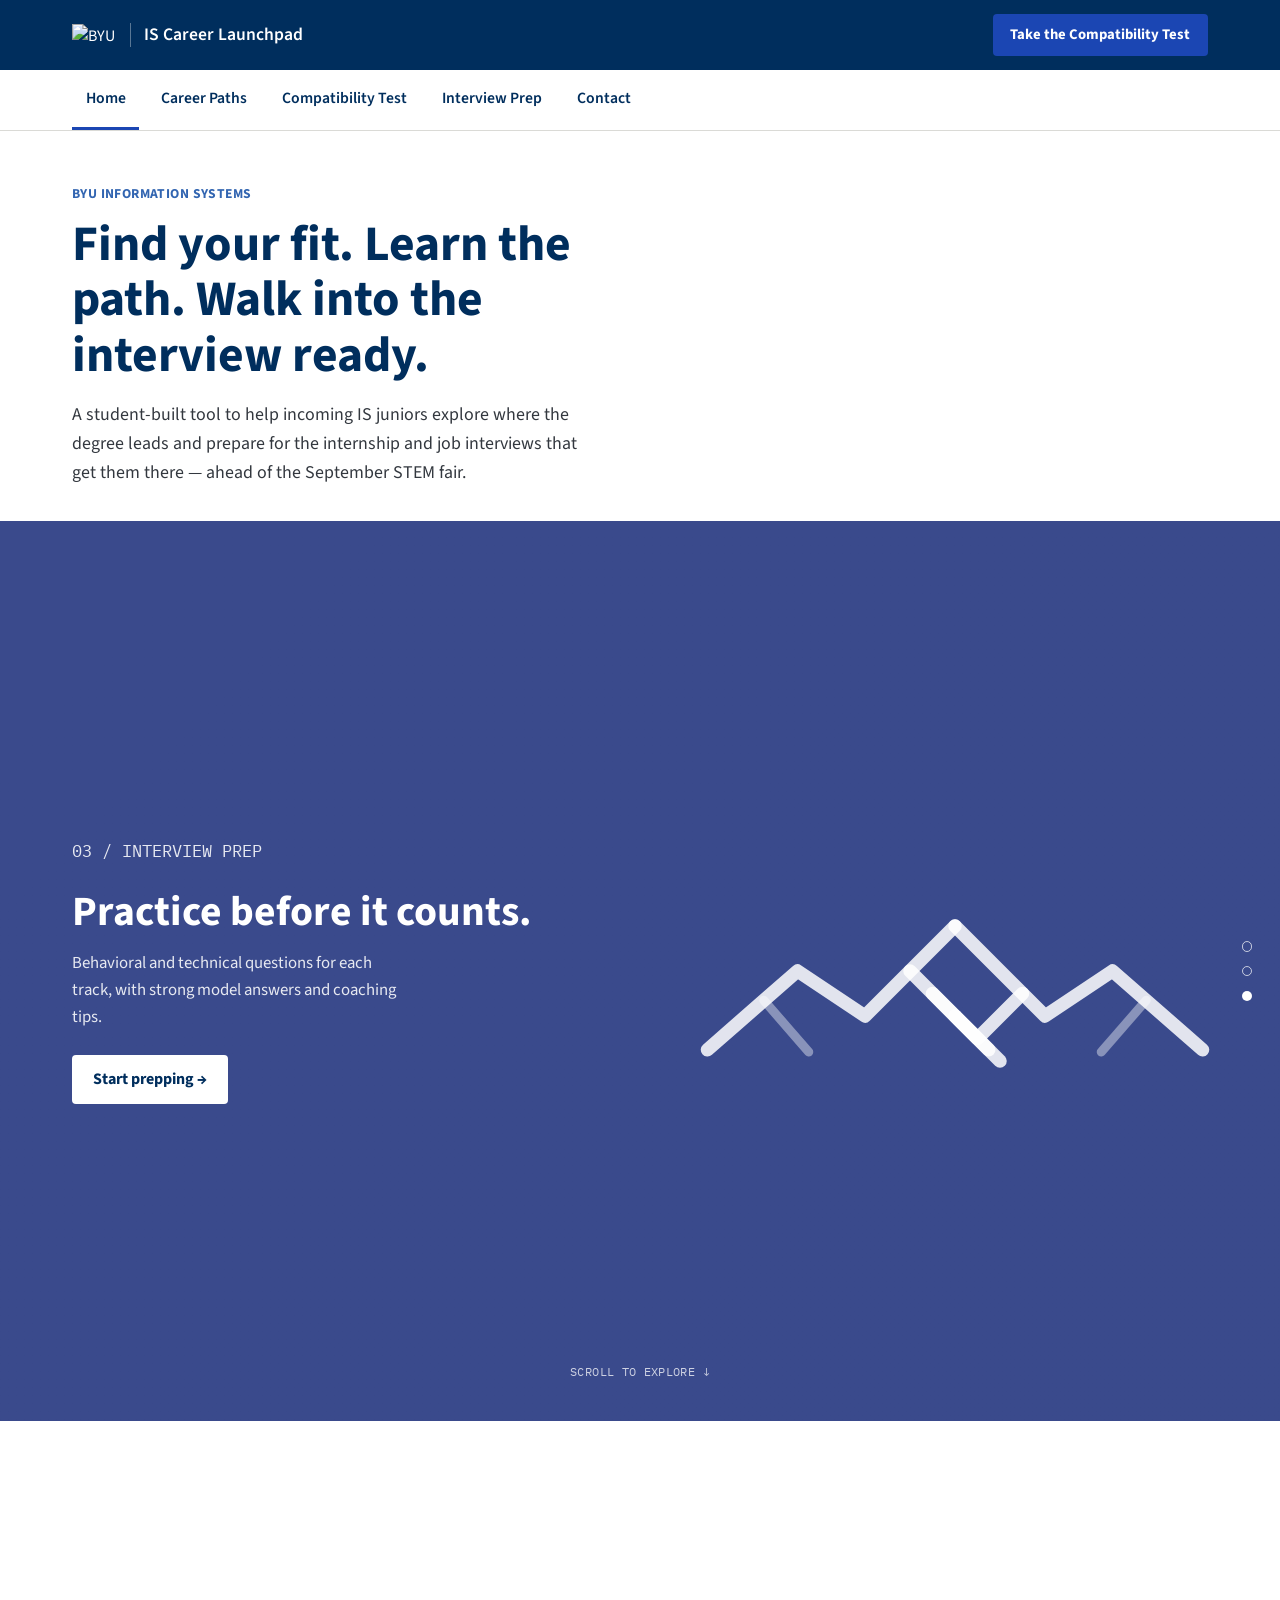
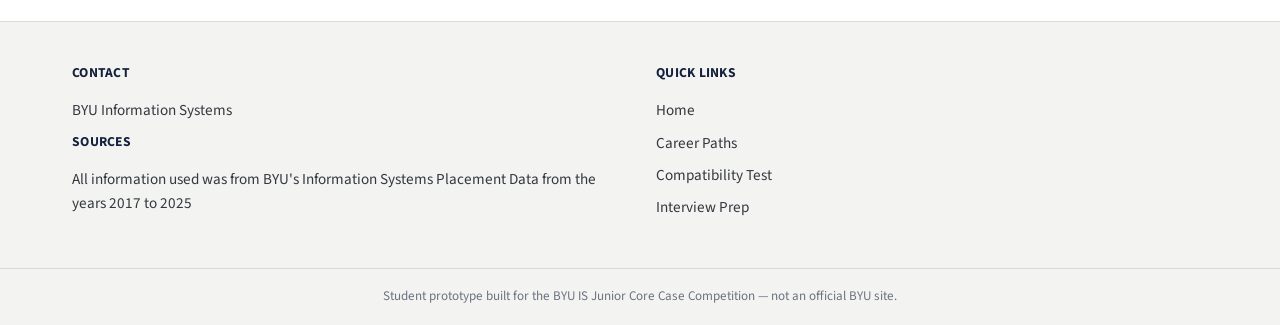
==== index.html @ e16f73e0 "Update index.html" ====
<!DOCTYPE html> 
<html lang="en">
<head>
<meta charset="UTF-8">
<meta name="viewport" content="width=device-width, initial-scale=1.0">
<title>IS Career Launchpad</title>
<meta name="description" content="Discover IS career paths, check your fit, and practice real interview questions — built for BYU Information Systems juniors.">
<link rel="stylesheet" href="styles.css">
</head>
<body>
<a class="skip-link" href="#main">Skip to content</a>

<header class="site-header-top">
  <div class="top-inner">
    <a style = "color: white" class="brand" href="index.html">
      <img class="brand-logo" src="https://brightspotcdn.byu.edu/e4/0a/b679ee0a41d9b1675fc78cd03239/byu-logo-white-small.svg" alt="BYU">
      <span class="brand-divider"></span>
      <span class="brand-name">IS Career Launchpad</span>
    </a>
    <a class="top-cta" href="compatibility.html">Take the Compatibility Test</a>
  </div>
</header>
<nav class="site-header-nav" aria-label="Primary">
  <div class="nav-inner">
    <a href="index.html" aria-current="page">Home</a>
    <a href="careers.html">Career Paths</a>
    <a href="compatibility.html">Compatibility Test</a>
    <a href="interview.html">Interview Prep</a>
    <a href="contact.html">Contact</a>
  </div>
</nav>


<main id="main" class="full-bleed">
  <div class="home-intro">
    <p class="eyebrow">BYU INFORMATION SYSTEMS</p>
    <h1>Find your fit. Learn the path. Walk into the interview ready.</h1>
    <p class="lede">A student-built tool to help incoming IS juniors explore where the degree leads and prepare for the internship and job interviews that get them there — ahead of the September STEM fair.</p>
  </div>

  <section class="showcase" aria-label="Explore the site">
    <div class="showcase-sticky">
      <a class="showcase-slide active" data-i="0" href="compatibility.html">
        <div class="slide-bg">
          <svg viewBox="0 0 1400 800" preserveAspectRatio="xMidYMid slice" xmlns="http://www.w3.org/2000/svg">
            <rect width="1400" height="800" fill="#002E5D"/>
            <rect width="1400" height="800" fill="url(#g1)"/>
            <defs>
              <linearGradient id="g1" x1="0" y1="0" x2="1400" y2="800">
                <stop offset="0" stop-color="#00397A"/>
                <stop offset="1" stop-color="#001F42"/>
              </linearGradient>
            </defs>
            <g stroke="rgba(255,255,255,0.22)" stroke-width="2" fill="none">
              <rect x="820" y="120" width="420" height="70" rx="8"/>
              <rect x="820" y="220" width="420" height="70" rx="8"/>
              <rect x="820" y="320" width="420" height="70" rx="8"/>
              <rect x="820" y="420" width="420" height="70" rx="8"/>
            </g>
            <g fill="rgba(255,255,255,0.35)">
              <circle cx="855" cy="155" r="10"/>
              <circle cx="855" cy="255" r="10"/>
              <circle cx="855" cy="355" r="10"/>
              <circle cx="855" cy="455" r="10"/>
            </g>
            <circle cx="855" cy="355" r="16" fill="none" stroke="#FFFFFF" stroke-width="3"/>
            <g stroke="rgba(255,255,255,0.18)" stroke-width="10" stroke-linecap="round">
              <line x1="900" y1="150" x2="1180" y2="150"/>
              <line x1="900" y1="250" x2="1140" y2="250"/>
              <line x1="900" y1="350" x2="1200" y2="350"/>
              <line x1="900" y1="450" x2="1120" y2="450"/>
            </g>
          </svg>
        </div>
        <div class="slide-content">
          <div>
            <p class="slide-index mono">01 / COMPATIBILITY TEST</p>
            <h2>Which career track actually fits you?</h2>
            <p>Answer eight quick questions about how you like to work and get matched to one of six IS career paths.</p>
            <span class="slide-cta">Take the test →</span>
          </div>
        </div>
      </a>

      <a class="showcase-slide" data-i="1" href="careers.html">
        <div class="slide-bg">
          <svg viewBox="0 0 1400 800" preserveAspectRatio="xMidYMid slice" xmlns="http://www.w3.org/2000/svg">
            <rect width="1400" height="800" fill="#002951"/>
            <rect width="1400" height="800" fill="url(#g2)"/>
            <defs>
              <linearGradient id="g2" x1="0" y1="0" x2="1400" y2="800">
                <stop offset="0" stop-color="#003E7E"/>
                <stop offset="1" stop-color="#00203F"/>
              </linearGradient>
            </defs>
            <g fill="none" stroke="rgba(255,255,255,0.25)" stroke-width="3">
              <rect x="760" y="480" width="90" height="220"/>
              <rect x="870" y="380" width="90" height="320"/>
              <rect x="980" y="440" width="90" height="260"/>
              <rect x="1090" y="300" width="90" height="400"/>
              <rect x="1200" y="420" width="90" height="280"/>
            </g>
            <g fill="rgba(255,255,255,0.18)">
              <rect x="785" y="510" width="14" height="14"/>
              <rect x="815" y="510" width="14" height="14"/>
              <rect x="785" y="550" width="14" height="14"/>
              <rect x="815" y="550" width="14" height="14"/>
              <rect x="895" y="410" width="14" height="14"/>
              <rect x="925" y="410" width="14" height="14"/>
              <rect x="895" y="450" width="14" height="14"/>
              <rect x="925" y="450" width="14" height="14"/>
              <rect x="1115" y="330" width="14" height="14"/>
              <rect x="1145" y="330" width="14" height="14"/>
              <rect x="1115" y="370" width="14" height="14"/>
              <rect x="1145" y="370" width="14" height="14"/>
            </g>
            <line x1="720" y1="700" x2="1340" y2="700" stroke="rgba(255,255,255,0.3)" stroke-width="3"/>
          </svg>
        </div>
        <div class="slide-content">
          <div>
            <p class="slide-index mono">02 / CAREER PATHS</p>
            <h2>See where an IS degree actually leads.</h2>
            <p>Six real career tracks — day-to-day work, required skills, entry-level expectations, and starting salary ranges.</p>
            <span class="slide-cta">Explore career paths →</span>
          </div>
        </div>
      </a>

      <a class="showcase-slide" data-i="2" href="interview.html">
        <div class="slide-bg">
          <svg viewBox="0 0 1400 800" preserveAspectRatio="xMidYMid slice" xmlns="http://www.w3.org/2000/svg">
            <rect width="1400" height="800" fill="#3A4A8C"/>
            <rect width="1400" height="800" fill="url(#g3)"/>
            <defs>
              <linearGradient id="g3" x1="0" y1="0" x2="1400" y2="800">
                <stop offset="0" stop-color="#3A4A8C"/>
                <stop offset="1" stop-color="#00203F"/>
              </linearGradient>
            </defs>
            <!-- Handshake Vector Icon -->
            <g transform="translate(750, 250)" stroke="rgba(255,255,255,0.85)" stroke-width="12" stroke-linecap="round" stroke-linejoin="round" fill="none">
              <!-- Left arm & hand -->
              <path d="M 10 220 L 90 150 L 150 190 L 230 110" />
              <!-- Right arm & hand -->
              <path d="M 450 220 L 370 150 L 310 190 L 230 110" />
              <!-- Clasp details -->
              <path d="M 190 150 L 250 210 L 290 170" />
              <path d="M 210 170 L 260 220" />
              <path d="M 230 190 L 270 230" />
              <!-- Sleeve Cuff Lines -->
              <line x1="60" y1="176" x2="100" y2="222" stroke="rgba(255,255,255,0.4)" stroke-width="8"/>
              <line x1="400" y1="176" x2="360" y2="222" stroke="rgba(255,255,255,0.4)" stroke-width="8"/>
            </g>
          </svg>
        </div>
        <div class="slide-content">
          <div>
            <p class="slide-index mono">03 / INTERVIEW PREP</p>
            <h2>Practice before it counts.</h2>
            <p>Behavioral and technical questions for each track, with strong model answers and coaching tips.</p>
            <span class="slide-cta">Start prepping →</span>
          </div>
        </div>
      </a>

      <div class="showcase-dots" aria-hidden="true">
        <button type="button" data-i="0" class="active" aria-label="Slide 1"></button>
        <button type="button" data-i="1" aria-label="Slide 2"></button>
        <button type="button" data-i="2" aria-label="Slide 3"></button>
      </div>
      <p class="showcase-scroll-hint" aria-hidden="true">SCROLL TO EXPLORE ↓</p>
    </div>

    <div class="showcase-sentinels" aria-hidden="true">
      <div class="sentinel" data-i="0"></div>
      <div class="sentinel" data-i="1"></div>
      <div class="sentinel" data-i="2"></div>
    </div>
  </section>
</main>

<footer class="site-footer">
  <div class="footer-inner">
    <div>
      <h4>Contact</h4>
      <a href="https://iscareers.byu.edu/" target="_blank" rel="noopener noreferrer">BYU Information Systems</a>
      <break></break>
      <h4>Sources</h4>
      <a href="https://iscareers.byu.edu/placement-stats" target="_blank" rel="noopener noreferrer">All information used was from BYU's Information Systems Placement Data from the years 2017 to 2025</a>
    </div>
    <div>
      <h4>Quick Links</h4>
      <a href="index.html">Home</a>
      <a href="careers.html">Career Paths</a>
      <a href="compatibility.html">Compatibility Test</a>
      <a href="interview.html">Interview Prep</a>
    </div>
  </div>
  <div class="footer-bottom">Student prototype built for the BYU IS Junior Core Case Competition — not an official BYU site.</div>
</footer>

<script>
  document.addEventListener('DOMContentLoaded', () => {
    const slides = document.querySelectorAll('.showcase-slide');
    const dots = document.querySelectorAll('.showcase-dots button');
    const sentinels = document.querySelectorAll('.sentinel');

    function setActive(i) {
      slides.forEach(s => s.classList.toggle('active', s.dataset.i === String(i)));
      dots.forEach(d => d.classList.toggle('active', d.dataset.i === String(i)));
    }

    const io = new IntersectionObserver((entries) => {
      entries.forEach(entry => {
        if (entry.isIntersecting) {
          setActive(entry.target.dataset.i);
        }
      });
    }, { threshold: 0.6 });

    sentinels.forEach(s => io.observe(s));

    dots.forEach(dot => {
      dot.addEventListener('click', () => {
        const index = Number(dot.dataset.i);
        if (sentinels[index]) {
          sentinels[index].scrollIntoView({ behavior: 'smooth', block: 'center' });
        }
      });
    });
  });
</script>
</body>
</html>
---- styles.css ----
/* 2. Update styles.css
Replace the .showcase section in styles.css with native scroll snapping CSS:

CSS

apparently 
*/



@import url('https://fonts.googleapis.com/css2?family=Source+Sans+3:wght@400;600;700;900&family=IBM+Plex+Mono:wght@500;600&display=swap');

:root {
  --navy: #002E5D;
  --navy-deep: #001F42;
  --royal: #1B46B3;
  --royal-deep: #3265B1;
  --white: #FFFFFF;
  --gray-bg: #F3F3F1;
  --gray-line: #DADAD6;
  --ink: #14213D;
  --body-text: #33383F;
  --muted: #6B7280;
  --max-w: 74rem;
  --radius: 4px;
}

* { box-sizing: border-box; }
html { scroll-behavior: smooth; }

body {
  margin: 0;
  background: var(--white);
  color: var(--body-text);
  font-family: 'Source Sans 3', 'Segoe UI', sans-serif;
  line-height: 1.6;
  -webkit-font-smoothing: antialiased;
}

.mono { font-family: 'IBM Plex Mono', ui-monospace, monospace; }
a { color: inherit; }
img, svg { display: block; max-width: 100%; }

.skip-link {
  position: absolute; left: -999px; top: 0;
  background: var(--royal); color: var(--white);
  padding: 0.6rem 1rem; z-index: 200;
}
.skip-link:focus { left: 1rem; top: 1rem; }

/* ---------- header ---------- */
.site-header-top {
  background: var(--navy);
  color: var(--white);
}

.top-inner {
  max-width: var(--max-w);
  margin: 0 auto;
  padding: 0.85rem 1.5rem;
  display: flex;
  align-items: center;
  gap: 1rem;
  flex-wrap: wrap;
}

.brand {
  display: flex;
  align-items: center;
  gap: 0.85rem;
  text-decoration: none;
  color: var(--white);
  margin-right: auto;
}

.brand-logo {
  width: 2.75rem;
  height: 1.35rem;
  object-fit: contain;
}

.brand-divider {
  width: 1px;
  height: 1.5rem;
  background: rgba(255,255,255,0.35);
}

.brand-name {
  font-weight: 600;
  font-size: 1.1rem;
}

.top-cta {
  background: var(--royal);
  color: var(--white);
  font-weight: 700;
  font-size: 0.92rem;
  padding: 0.6rem 1.1rem;
  border-radius: var(--radius);
  text-decoration: none;
  white-space: nowrap;
  border: none;
  transition: background 0.15s ease;
}
.top-cta:hover, .top-cta:focus-visible { background: var(--royal-deep); }

.site-header-nav {
  background: var(--white);
  border-bottom: 1px solid var(--gray-line);
}

.nav-inner {
  max-width: var(--max-w);
  margin: 0 auto;
  padding: 0 1.5rem;
  display: flex;
  gap: 0.5rem;
  flex-wrap: wrap;
}

.nav-inner a {
  display: inline-block;
  padding: 1rem 0.85rem;
  text-decoration: none;
  color: var(--navy);
  font-weight: 600;
  font-size: 0.98rem;
  border-bottom: 3px solid transparent;
}

.nav-inner a:hover, .nav-inner a:focus-visible {
  border-bottom-color: var(--gray-line);
}

.nav-inner a[aria-current="page"] {
  border-bottom-color: var(--royal);
}

/* ---------- shared layout ---------- */
main { max-width: var(--max-w); margin: 0 auto; padding: 0 1.5rem 4rem; }
main.full-bleed { max-width: none; padding: 0; }

.page-hero {
  max-width: var(--max-w);
  padding-top: 3rem;
  padding-bottom: 2rem;
  margin: 0 0 1.5rem;
  max-width: 64ch;
}

.page-hero .eyebrow {
  color: var(--royal-deep);
  font-weight: 700;
  font-size: 0.85rem;
  letter-spacing: 0.03em;
  margin: 0 0 0.75rem;
}

.page-hero h1 {
  font-size: clamp(1.9rem, 4vw, 2.6rem);
  color: var(--navy);
  line-height: 1.15;
  margin: 0 0 1rem;
  max-width: 26ch;
}

.page-hero p.lede {
  max-width: 58ch;
  font-size: 1.08rem;
  color: var(--body-text);
}

section + section { margin-top: 2.75rem; }

h2.section-title {
  font-size: 1.4rem;
  color: var(--navy);
  margin: 0 0 0.35rem;
}

.section-sub {
  color: var(--muted);
  margin: 0 0 1.5rem;
  max-width: 64ch;
}

/* ---------- buttons ---------- */
.btn {
  display: inline-flex;
  align-items: center;
  gap: 0.4rem;
  font-family: inherit;
  font-weight: 700;
  font-size: 0.92rem;
  padding: 0.65rem 1.15rem;
  border-radius: var(--radius);
  text-decoration: none;
  border: 1px solid var(--navy);
  background: var(--navy);
  color: var(--white);
  cursor: pointer;
  transition: background 0.15s ease, color 0.15s ease;
}
.btn:hover, .btn:focus-visible { background: var(--navy-deep); }

.btn.secondary {
  background: var(--white);
  color: var(--navy);
  border-color: var(--navy);
}
.btn.secondary:hover, .btn.secondary:focus-visible { background: var(--gray-bg); }

.btn.royal {
  background: var(--royal);
  border-color: var(--royal-deep);
}
.btn.royal:hover, .btn.royal:focus-visible { background: var(--royal-deep); }

.btn:disabled { opacity: 0.45; cursor: not-allowed; }

/* ---------- notice ---------- */
.notice {
  border-left: 3px solid var(--royal);
  background: var(--gray-bg);
  padding: 0.9rem 1.1rem;
  font-size: 0.92rem;
  color: var(--body-text);
  border-radius: 0 var(--radius) var(--radius) 0;
}

/* ================= HOME PAGE ================= */
.home-intro {
  max-width: var(--max-w);
  margin: 0 auto;
  padding: 3.25rem 1.5rem 1rem;
}

.home-intro .eyebrow {
  color: var(--royal-deep);
  font-weight: 700;
  font-size: 0.85rem;
  letter-spacing: 0.03em;
  margin: 0 0 0.75rem;
}

.home-intro h1 {
  font-size: clamp(2.1rem, 5vw, 3.1rem);
  color: var(--navy);
  line-height: 1.12;
  margin: 0 0 1rem;
  max-width: 22ch;
}

.home-intro p.lede {
  max-width: 58ch;
  font-size: 1.12rem;
  color: var(--body-text);
}

/* scroll showcase */
.showcase {
  position: relative;
  height: 300vh;
}

.showcase-sticky {
  position: sticky;
  top: 0;
  height: 100vh;
  overflow: hidden;
}

.showcase-slide {
  position: absolute;
  inset: 0;
  display: flex;
  align-items: center;
  text-decoration: none;
  color: var(--white);
  opacity: 0;
  pointer-events: none;
  transition: opacity 0.6s ease;
}

.showcase-slide.active {
  opacity: 1;
  pointer-events: auto;
}

.showcase-slide .slide-bg {
  position: absolute;
  inset: 0;
  z-index: 0;
}

.showcase-slide .slide-bg svg {
  position: absolute;
  inset: 0;
  width: 100%;
  height: 100%;
}

.showcase-slide .slide-content {
  position: relative;
  z-index: 1;
  max-width: var(--max-w);
  margin: 0 auto;
  padding: 0 1.5rem;
  width: 100%;
}

.showcase-slide .slide-content > div {
  max-width: 34rem;
}

.slide-index {
  font-family: 'IBM Plex Mono', monospace;
  font-size: 0.8rem;
  color: rgba(255,255,255,0.75);
  margin: 0 0 0.75rem;
}

.showcase-slide h2 {
  font-size: clamp(1.8rem, 4vw, 2.6rem);
  margin: 0 0 0.85rem;
  line-height: 1.15;
}

.showcase-slide p {
  font-size: 1.05rem;
  color: rgba(255,255,255,0.88);
  max-width: 42ch;
  margin: 0 0 1.5rem;
}

.slide-cta {
  display: inline-flex;
  align-items: center;
  gap: 0.5rem;
  font-weight: 700;
  font-size: 1rem;
  color: var(--navy);
  background: var(--white);
  padding: 0.75rem 1.3rem;
  border-radius: var(--radius);
}

.showcase-dots {
  position: absolute;
  right: 1.75rem;
  top: 50%;
  transform: translateY(-50%);
  z-index: 2;
  display: flex;
  flex-direction: column;
  gap: 0.9rem;
}

.showcase-dots button {
  width: 0.65rem;
  height: 0.65rem;
  border-radius: 50%;
  border: 1.5px solid rgba(255,255,255,0.7);
  background: transparent;
  padding: 0;
  cursor: pointer;
}

.showcase-dots button.active {
  background: var(--white);
}

.showcase-scroll-hint {
  position: absolute;
  bottom: 1.75rem;
  left: 50%;
  transform: translateX(-50%);
  z-index: 2;
  color: rgba(255,255,255,0.75);
  font-family: 'IBM Plex Mono', monospace;
  font-size: 0.75rem;
  letter-spacing: 0.03em;
}

.showcase-sentinels {
  position: absolute;
  inset: 0;
  display: flex;
  flex-direction: column;
  z-index: -1;
}

.showcase-sentinels .sentinel { flex: 1 1 0; }

@media (max-width: 700px) {
  .showcase { height: 240vh; }
  .showcase-dots { right: 1rem; }
}

/* home: below-fold quick links */
.home-quicklinks {
  max-width: var(--max-w);
  margin: 0 auto;
  padding: 3rem 1.5rem 3.5rem;
}

.quicklink-grid {
  display: grid;
  grid-template-columns: repeat(auto-fit, minmax(220px, 1fr));
  gap: 1.25rem;
}

.quicklink-card {
  border: 1px solid var(--gray-line);
  border-radius: 6px;
  padding: 1.5rem;
  text-decoration: none;
  color: var(--body-text);
  display: block;
  transition: border-color 0.15s ease, box-shadow 0.15s ease;
}

.quicklink-card:hover, .quicklink-card:focus-visible {
  border-color: var(--royal);
  box-shadow: 0 6px 18px -12px rgba(0,46,93,0.3);
}

.quicklink-card h3 {
  color: var(--navy);
  font-size: 1.1rem;
  margin: 0 0 0.5rem;
}

.quicklink-card p { margin: 0; font-size: 0.95rem; color: var(--muted); }

/* ---------- career paths list ---------- */
.paths-list {
  border: 1px solid var(--gray-line);
  border-radius: 6px;
  overflow: hidden;
}

.path-row {
  display: grid;
  grid-template-columns: 5.5rem 1fr 8rem;
  gap: 0.9rem;
  align-items: center;
  padding: 1.1rem 1.35rem;
  border-bottom: 1px solid var(--gray-line);
  cursor: pointer;
  background: var(--white);
  border-left: none; border-right: none; border-top: none;
  width: 100%;
  text-align: left;
  color: inherit;
  font: inherit;
  transition: background 0.15s ease;
}
.path-row:last-of-type { border-bottom: none; }

.path-row:hover, .path-row:focus-visible { background: var(--gray-bg); }

.path-row .track-id {
  font-family: 'IBM Plex Mono', monospace;
  font-size: 0.78rem;
  color: var(--royal-deep);
}

.path-row .name { font-weight: 700; color: var(--navy); font-size: 1.02rem; }
.path-row .name span {
  display: block; font-weight: 400; color: var(--muted); font-size: 0.85rem; margin-top: 0.15rem;
}

.path-row .caret {
  text-align: right;
  color: var(--muted);
  transition: transform 0.15s ease;
}
.path-row[aria-expanded="true"] .caret { transform: rotate(90deg); color: var(--royal); }

.path-detail {
  background: var(--gray-bg);
  border-bottom: 1px solid var(--gray-line);
  max-height: 0;
  overflow: hidden;
  transition: max-height 0.25s ease;
}
.path-detail.open { max-height: 1400px; padding: 1.5rem 1.5rem 2rem; }

.path-detail-grid {
  display: grid;
  grid-template-columns: repeat(auto-fit, minmax(220px, 1fr));
  gap: 1.5rem;
  margin-bottom: 1.25rem;
}

.path-detail h4 {
  font-size: 0.82rem;
  letter-spacing: 0.02em;
  color: var(--royal-deep);
  margin: 0 0 0.6rem;
  text-transform: uppercase;
}

.path-detail ul { margin: 0; padding-left: 1.1rem; }
.path-detail li { margin-bottom: 0.4rem; }

.path-detail .salary-line {
  display: inline-block;
  background: var(--navy);
  color: var(--white);
  padding: 0.4rem 0.75rem;
  border-radius: var(--radius);
  font-size: 0.88rem;
  font-weight: 600;
  margin-bottom: 1.25rem;
}

.detail-actions { display: flex; gap: 0.75rem; flex-wrap: wrap; }

@media (max-width: 640px) {
  .path-row { grid-template-columns: 1fr auto; grid-template-areas: "id caret" "name name"; row-gap: 0.3rem; }
  .path-row .track-id { grid-area: id; }
  .path-row .caret { grid-area: caret; }
  .path-row .name { grid-area: name; }
}

/* ---------- compatibility quiz ---------- */
.quiz-shell {
  background: var(--gray-bg);
  border: 1px solid var(--gray-line);
  border-radius: 8px;
  padding: 2rem;
}

.quiz-progress {
  font-family: 'IBM Plex Mono', monospace;
  font-size: 0.78rem;
  color: var(--royal-deep);
  margin-bottom: 0.5rem;
}

.progress-track {
  height: 5px;
  background: var(--gray-line);
  border-radius: 3px;
  margin-bottom: 1.75rem;
  overflow: hidden;
}
.progress-fill { height: 100%; background: var(--royal); width: 0%; transition: width 0.2s ease; }

.quiz-q { font-size: 1.3rem; color: var(--navy); margin: 0 0 1.25rem; max-width: 40ch; }

.quiz-options { display: grid; gap: 0.6rem; margin-bottom: 1.75rem; }

.quiz-option {
  display: block; width: 100%; text-align: left;
  background: var(--white);
  border: 1px solid var(--gray-line);
  color: var(--body-text);
  padding: 0.85rem 1rem;
  border-radius: var(--radius);
  font-family: inherit;
  font-size: 0.98rem;
  cursor: pointer;
  transition: border-color 0.15s ease, background 0.15s ease;
}
.quiz-option:hover, .quiz-option:focus-visible { border-color: var(--royal); }
.quiz-option.selected {
  background: var(--royal);
  color: var(--white);
  border-color: var(--royal-deep);
  font-weight: 700;
}

.quiz-nav { display: flex; justify-content: space-between; align-items: center; }

.result-card {
  background: var(--white);
  border: 1px solid var(--gray-line);
  border-radius: 8px;
  overflow: hidden;
  display: grid;
  grid-template-columns: 1fr auto;
}
.result-main { padding: 1.75rem; }
.result-side {
  background: var(--navy);
  color: var(--white);
  padding: 1.75rem 1.5rem;
  border-left: 1px solid var(--gray-line);
  display: flex; flex-direction: column; justify-content: center; gap: 0.4rem;
  min-width: 11rem;
}
.result-label {
  font-family: 'IBM Plex Mono', monospace;
  font-size: 0.72rem;
  color: var(--royal-deep);
  letter-spacing: 0.02em;
  margin: 0 0 0.3rem;
  text-transform: uppercase;
}
.result-main h3 { font-size: 1.6rem; color: var(--navy); margin: 0 0 0.35rem; }
.result-runner { margin-top: 1.25rem; padding-top: 1.1rem; border-top: 1px solid var(--gray-line); font-size: 0.9rem; color: var(--muted); }

@media (max-width: 640px) {
  .result-card { grid-template-columns: 1fr; }
  .result-side { border-left: none; border-top: 1px solid var(--gray-line); }
}

/* ---------- interview prep ---------- */
.track-picker { display: flex; flex-wrap: wrap; gap: 0.6rem; margin-bottom: 2rem; }

.track-tab {
  background: var(--white);
  color: var(--navy);
  border: 1px solid var(--gray-line);
  border-radius: 999px;
  padding: 0.55rem 1rem;
  font-family: inherit;
  font-weight: 600;
  font-size: 0.88rem;
  cursor: pointer;
}
.track-tab .mono { color: var(--royal-deep); margin-right: 0.4rem; }
.track-tab[aria-selected="true"] { background: var(--navy); color: var(--white); border-color: var(--navy); }
.track-tab[aria-selected="true"] .mono { color: #A9C0E8; }
.track-tab:hover, .track-tab:focus-visible { border-color: var(--royal); }

.q-track-label {
  font-family: 'IBM Plex Mono', monospace;
  font-size: 0.78rem;
  color: var(--royal-deep);
  margin-bottom: 0.4rem;
}

.q-card {
  background: var(--white);
  border: 1px solid var(--gray-line);
  border-radius: 6px;
  padding: 1.5rem;
  margin-bottom: 1.25rem;
}
.q-card h4 { font-size: 1.05rem; color: var(--navy); margin: 0 0 1rem; }

.q-card textarea {
  width: 100%;
  min-height: 5rem;
  border: 1px solid var(--gray-line);
  border-radius: var(--radius);
  padding: 0.7rem;
  font-family: inherit;
  font-size: 0.95rem;
  resize: vertical;
  background: var(--gray-bg);
}
.q-card textarea:focus-visible { outline: 2px solid var(--royal); outline-offset: 1px; }

.q-actions { display: flex; gap: 0.6rem; margin-top: 0.85rem; align-items: center; flex-wrap: wrap; }

.reveal {
  margin-top: 1rem;
  padding: 1rem 1.1rem;
  background: var(--gray-bg);
  border-left: 3px solid var(--royal);
  border-radius: 0 var(--radius) var(--radius) 0;
  display: none;
}
.reveal.open { display: block; }
.reveal p { margin: 0 0 0.6rem; }
.reveal .tip { font-size: 0.85rem; color: var(--muted); margin: 0; }

.saved-tag { font-family: 'IBM Plex Mono', monospace; font-size: 0.75rem; color: var(--royal-deep); display: none; }
.saved-tag.show { display: inline; }

/* ---------- team strip ---------- */
.team-strip { display: grid; grid-template-columns: repeat(auto-fit, minmax(220px, 1fr)); gap: 1rem; }
.team-card { background: var(--gray-bg); border: 1px solid var(--gray-line); border-radius: 6px; padding: 1.1rem 1.25rem; }
.team-card .role {
  font-family: 'IBM Plex Mono', monospace;
  font-size: 0.72rem;
  color: var(--royal-deep);
  display: block;
  margin-bottom: 0.3rem;
}

/* ---------- footer ---------- */
.site-footer {
  background: var(--gray-bg);
  border-top: 1px solid var(--gray-line);
}

.footer-inner {
  max-width: var(--max-w);
  margin: 0 auto;
  padding: 2.5rem 1.5rem;
  display: grid;
  grid-template-columns: repeat(auto-fit, minmax(200px, 1fr));
  gap: 2rem;
}

.footer-inner h4 {
  font-size: 0.85rem;
  letter-spacing: 0.02em;
  text-transform: uppercase;
  color: var(--ink);
  margin: 0 0 0.9rem;
}

.footer-inner p, .footer-inner a {
  display: block;
  margin: 0 0 0.5rem;
  color: var(--body-text);
  text-decoration: none;
  font-size: 0.95rem;
}

.footer-inner a:hover { color: var(--royal); text-decoration: underline; }

.footer-bottom {
  border-top: 1px solid var(--gray-line);
  text-align: center;
  padding: 1.1rem 1.5rem;
  font-size: 0.82rem;
  color: var(--muted);
}

@media (prefers-reduced-motion: reduce) {
  * { transition: none !important; scroll-behavior: auto !important; }
}
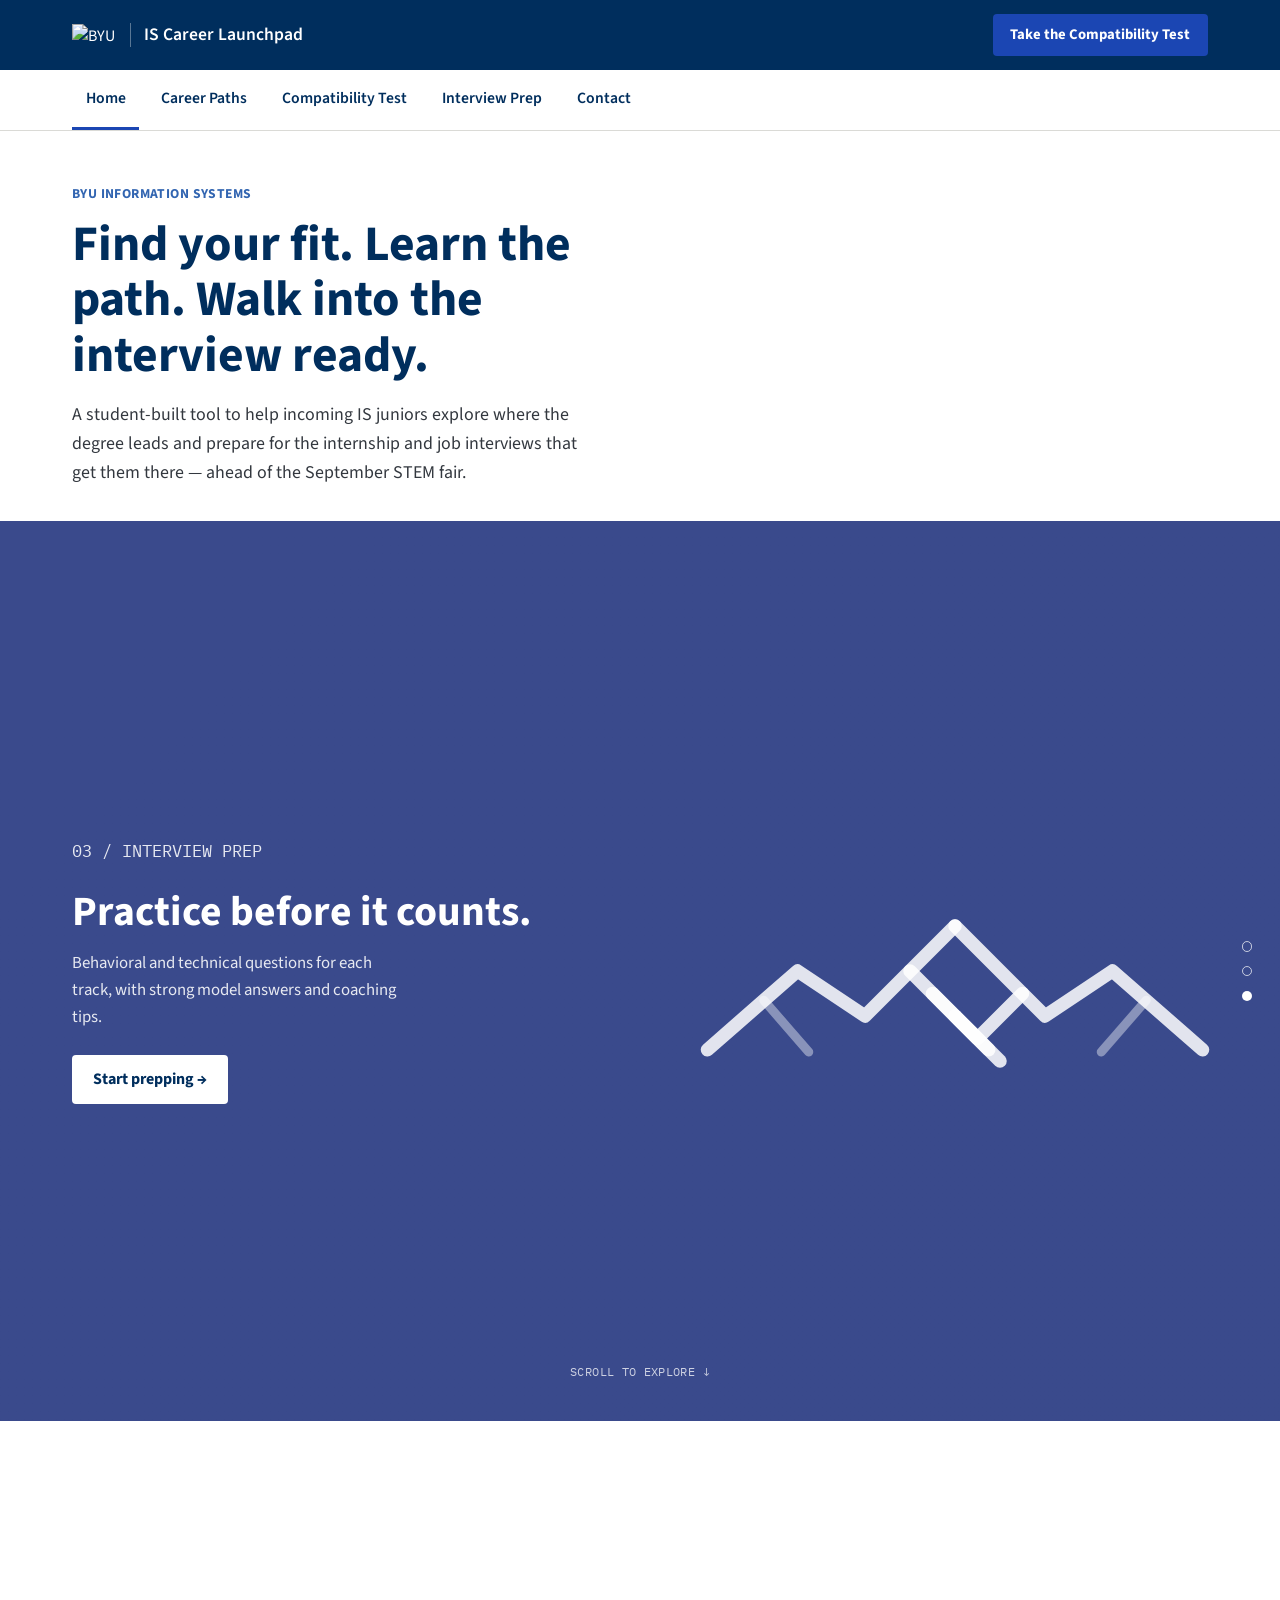
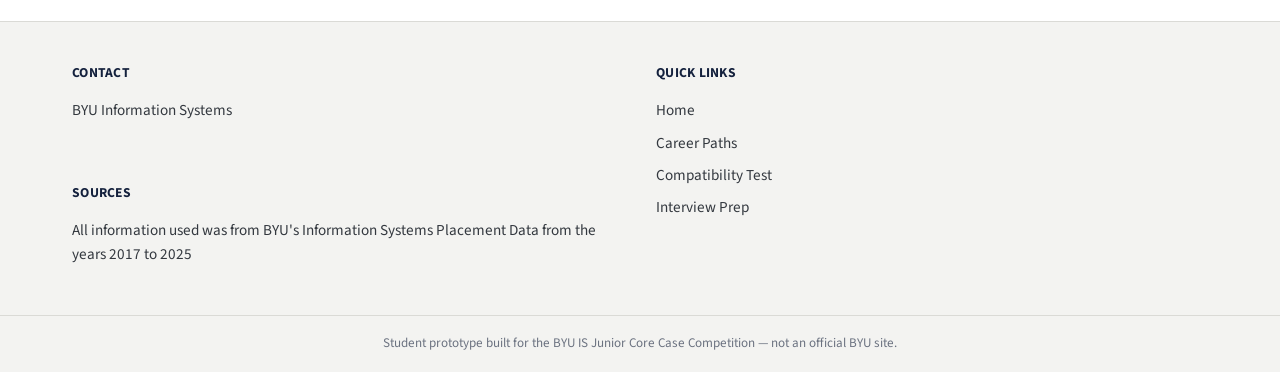
==== commit d80c30db: "Update index.html" ====
--- a/index.html
+++ b/index.html
@@ -185,7 +185,8 @@
     <div>
       <h4>Contact</h4>
       <a href="https://iscareers.byu.edu/" target="_blank" rel="noopener noreferrer">BYU Information Systems</a>
-      <break></break>
+      <br>
+      <br>
       <h4>Sources</h4>
       <a href="https://iscareers.byu.edu/placement-stats" target="_blank" rel="noopener noreferrer">All information used was from BYU's Information Systems Placement Data from the years 2017 to 2025</a>
     </div>
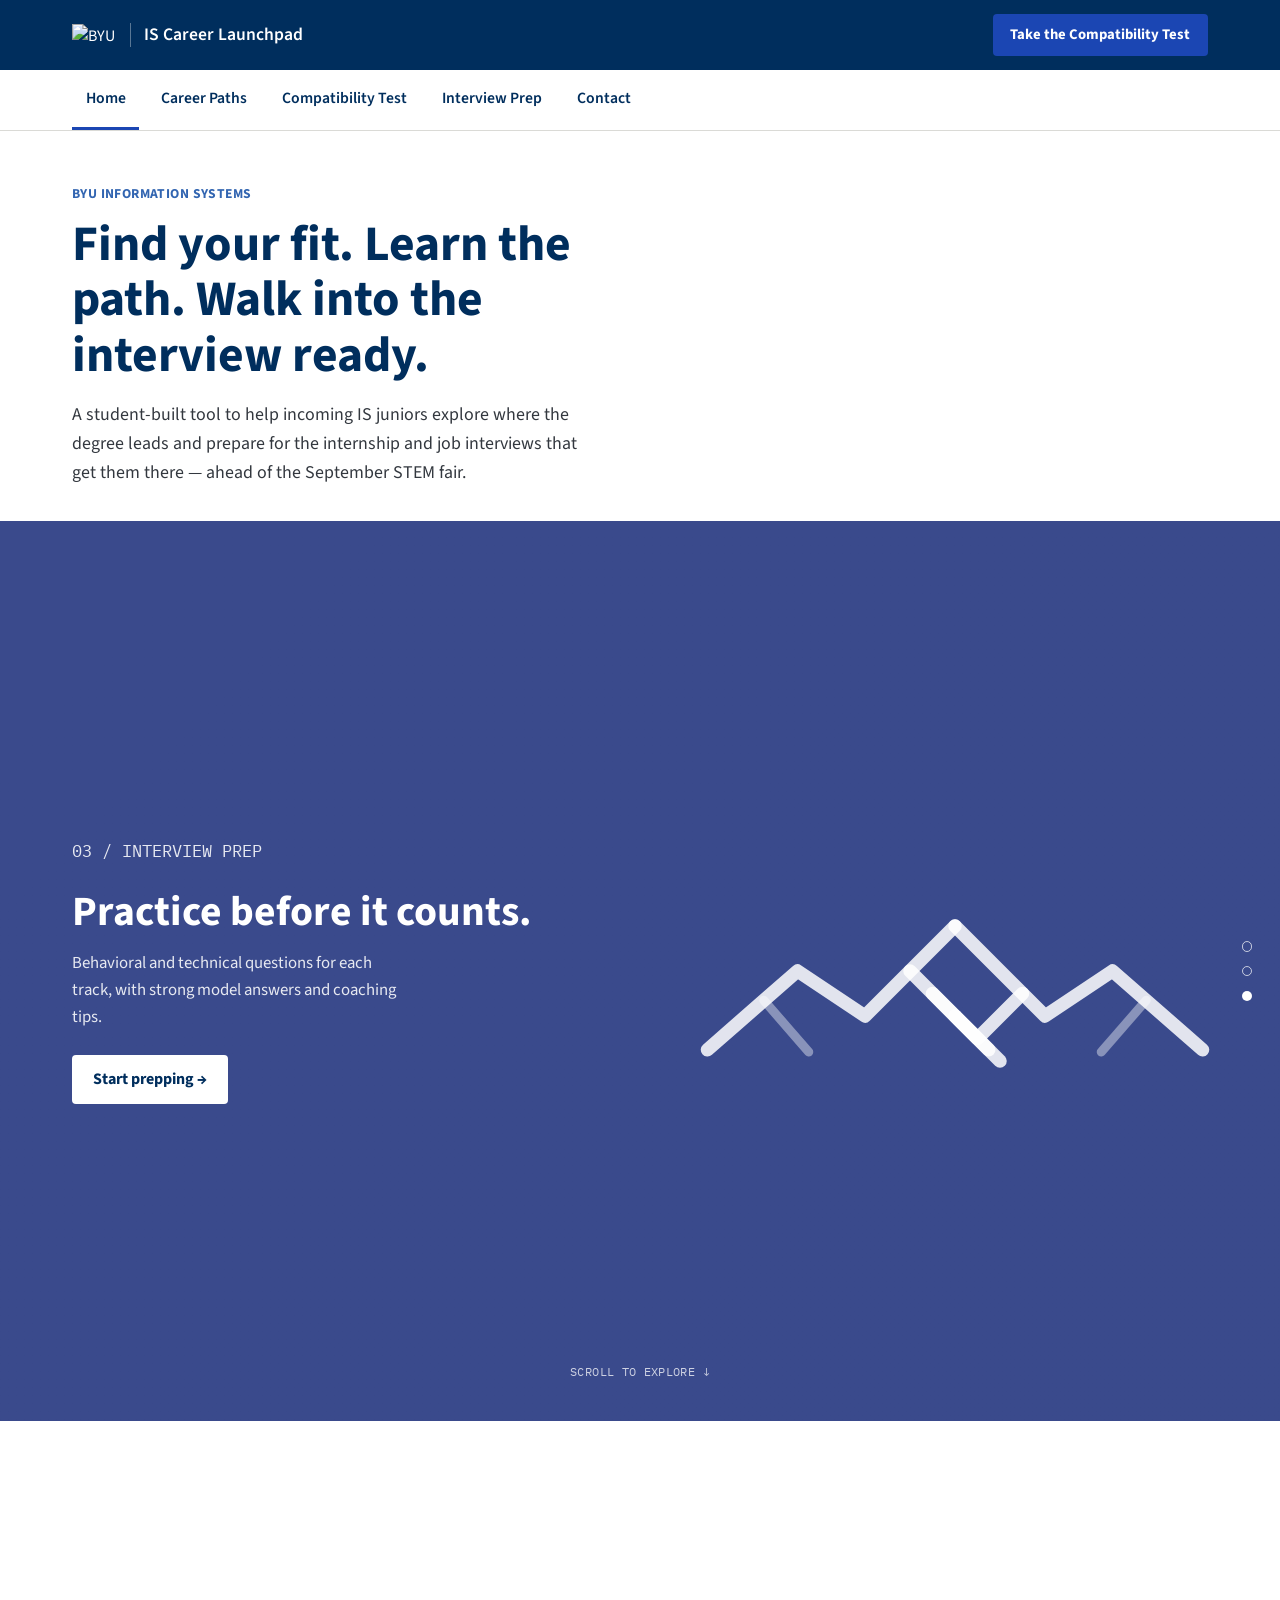
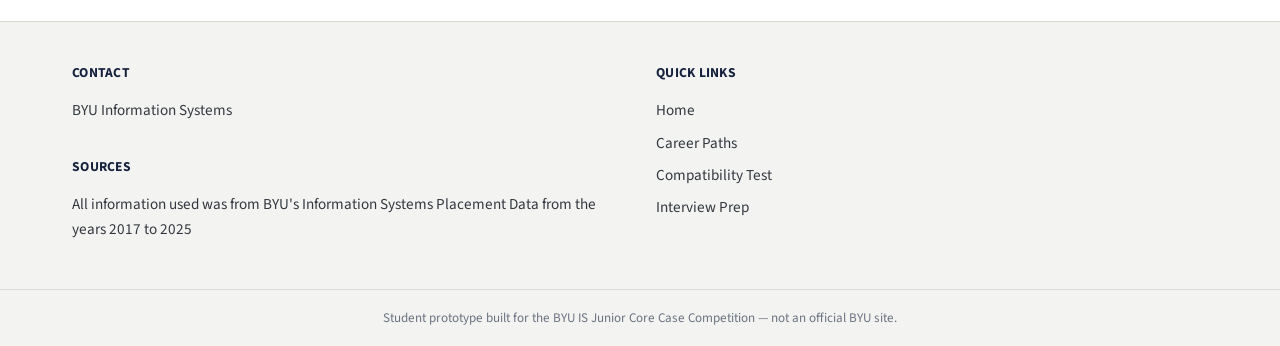
==== commit b41c92dc: "Update index.html" ====
--- a/index.html
+++ b/index.html
@@ -186,7 +186,6 @@
       <h4>Contact</h4>
       <a href="https://iscareers.byu.edu/" target="_blank" rel="noopener noreferrer">BYU Information Systems</a>
       <br>
-      <br>
       <h4>Sources</h4>
       <a href="https://iscareers.byu.edu/placement-stats" target="_blank" rel="noopener noreferrer">All information used was from BYU's Information Systems Placement Data from the years 2017 to 2025</a>
     </div>
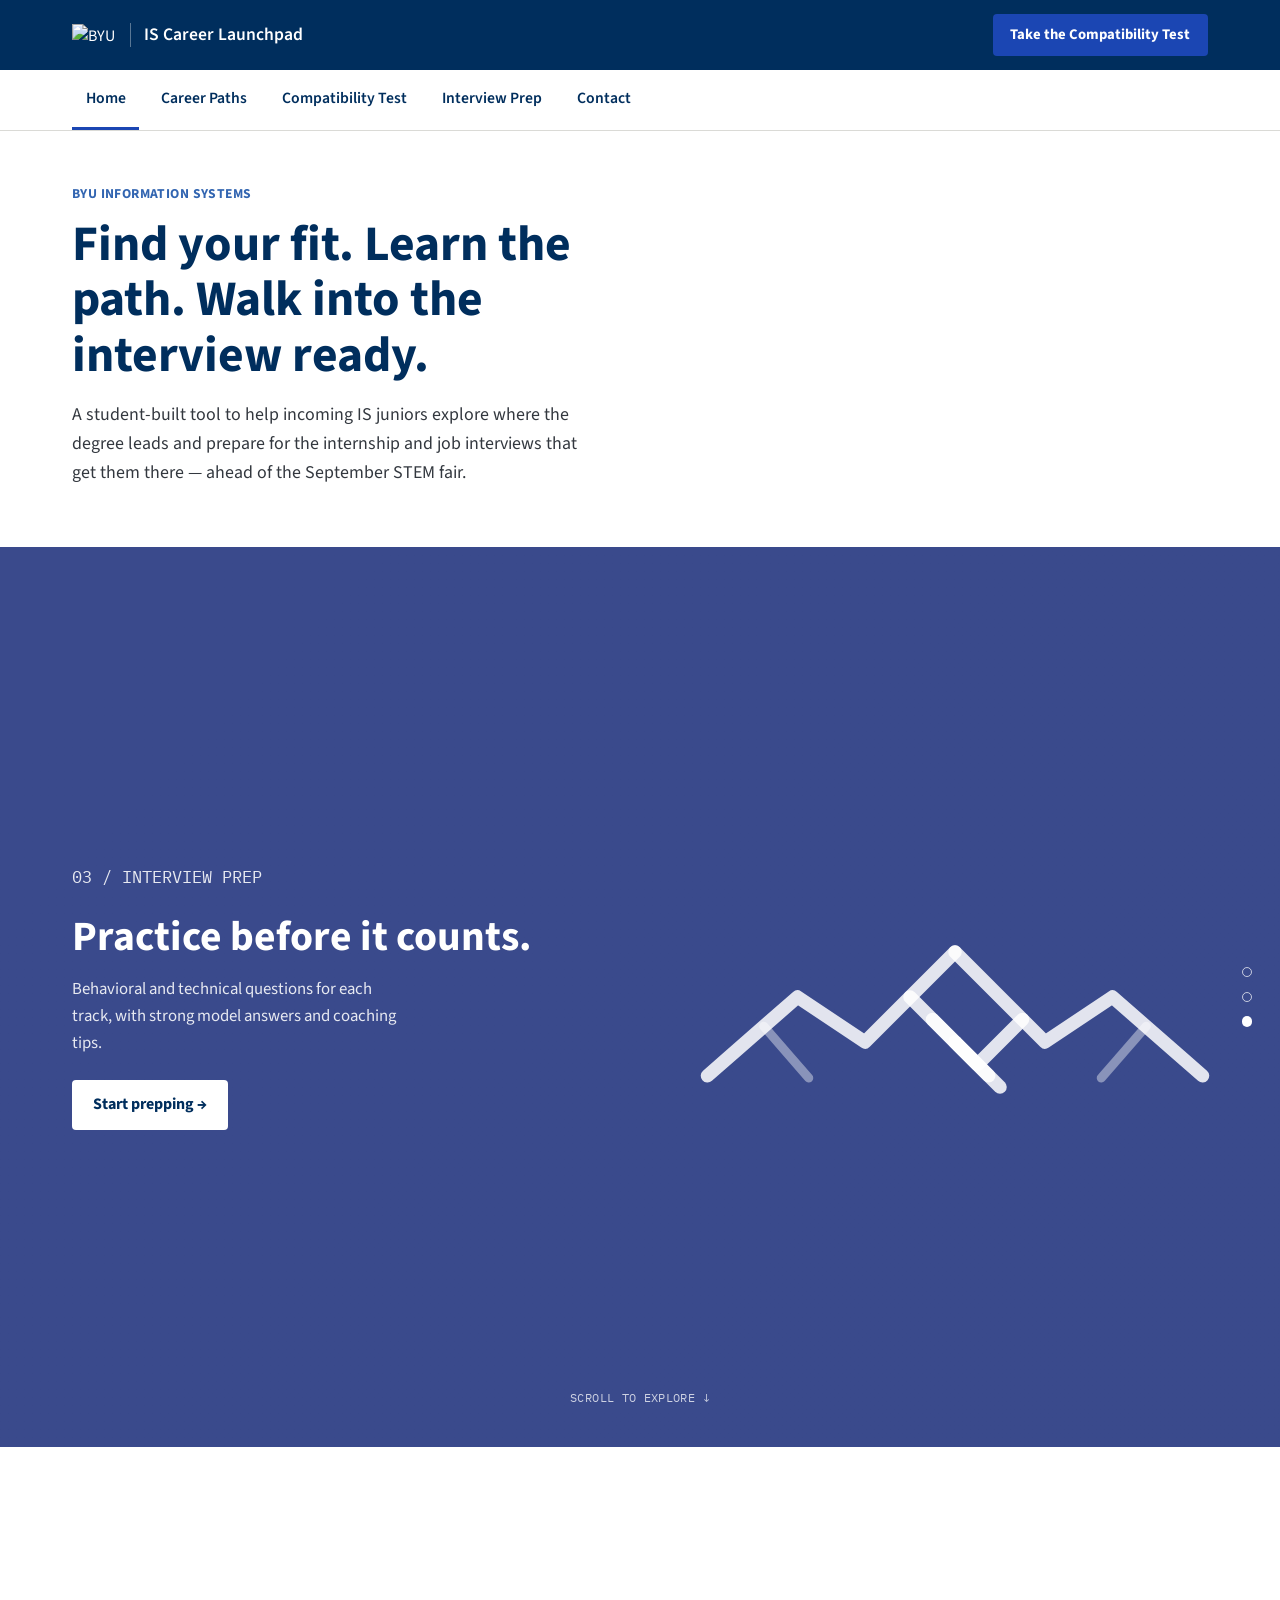
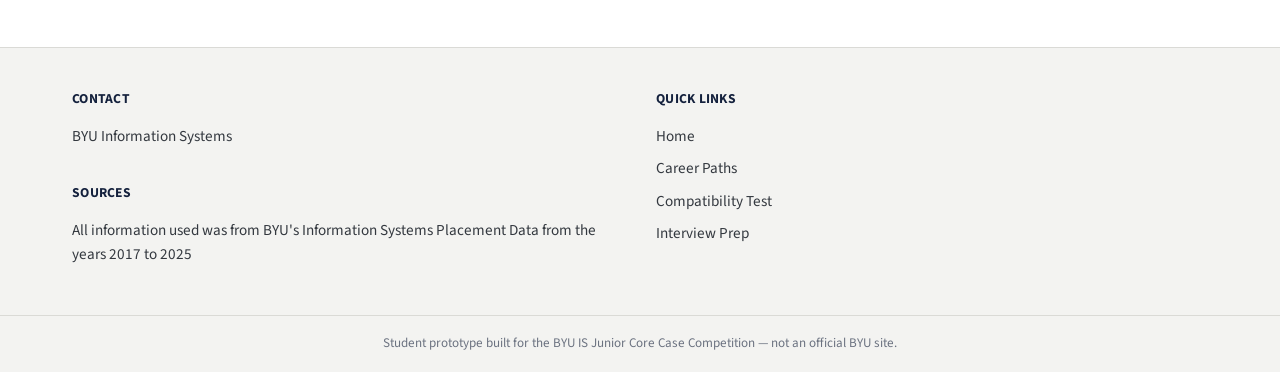
==== commit 644bf41a: "Update index.html" ====
--- a/index.html
+++ b/index.html
@@ -36,6 +36,7 @@
     <p class="eyebrow">BYU INFORMATION SYSTEMS</p>
     <h1>Find your fit. Learn the path. Walk into the interview ready.</h1>
     <p class="lede">A student-built tool to help incoming IS juniors explore where the degree leads and prepare for the internship and job interviews that get them there — ahead of the September STEM fair.</p>
+    <br>
   </div>
 
   <section class="showcase" aria-label="Explore the site">
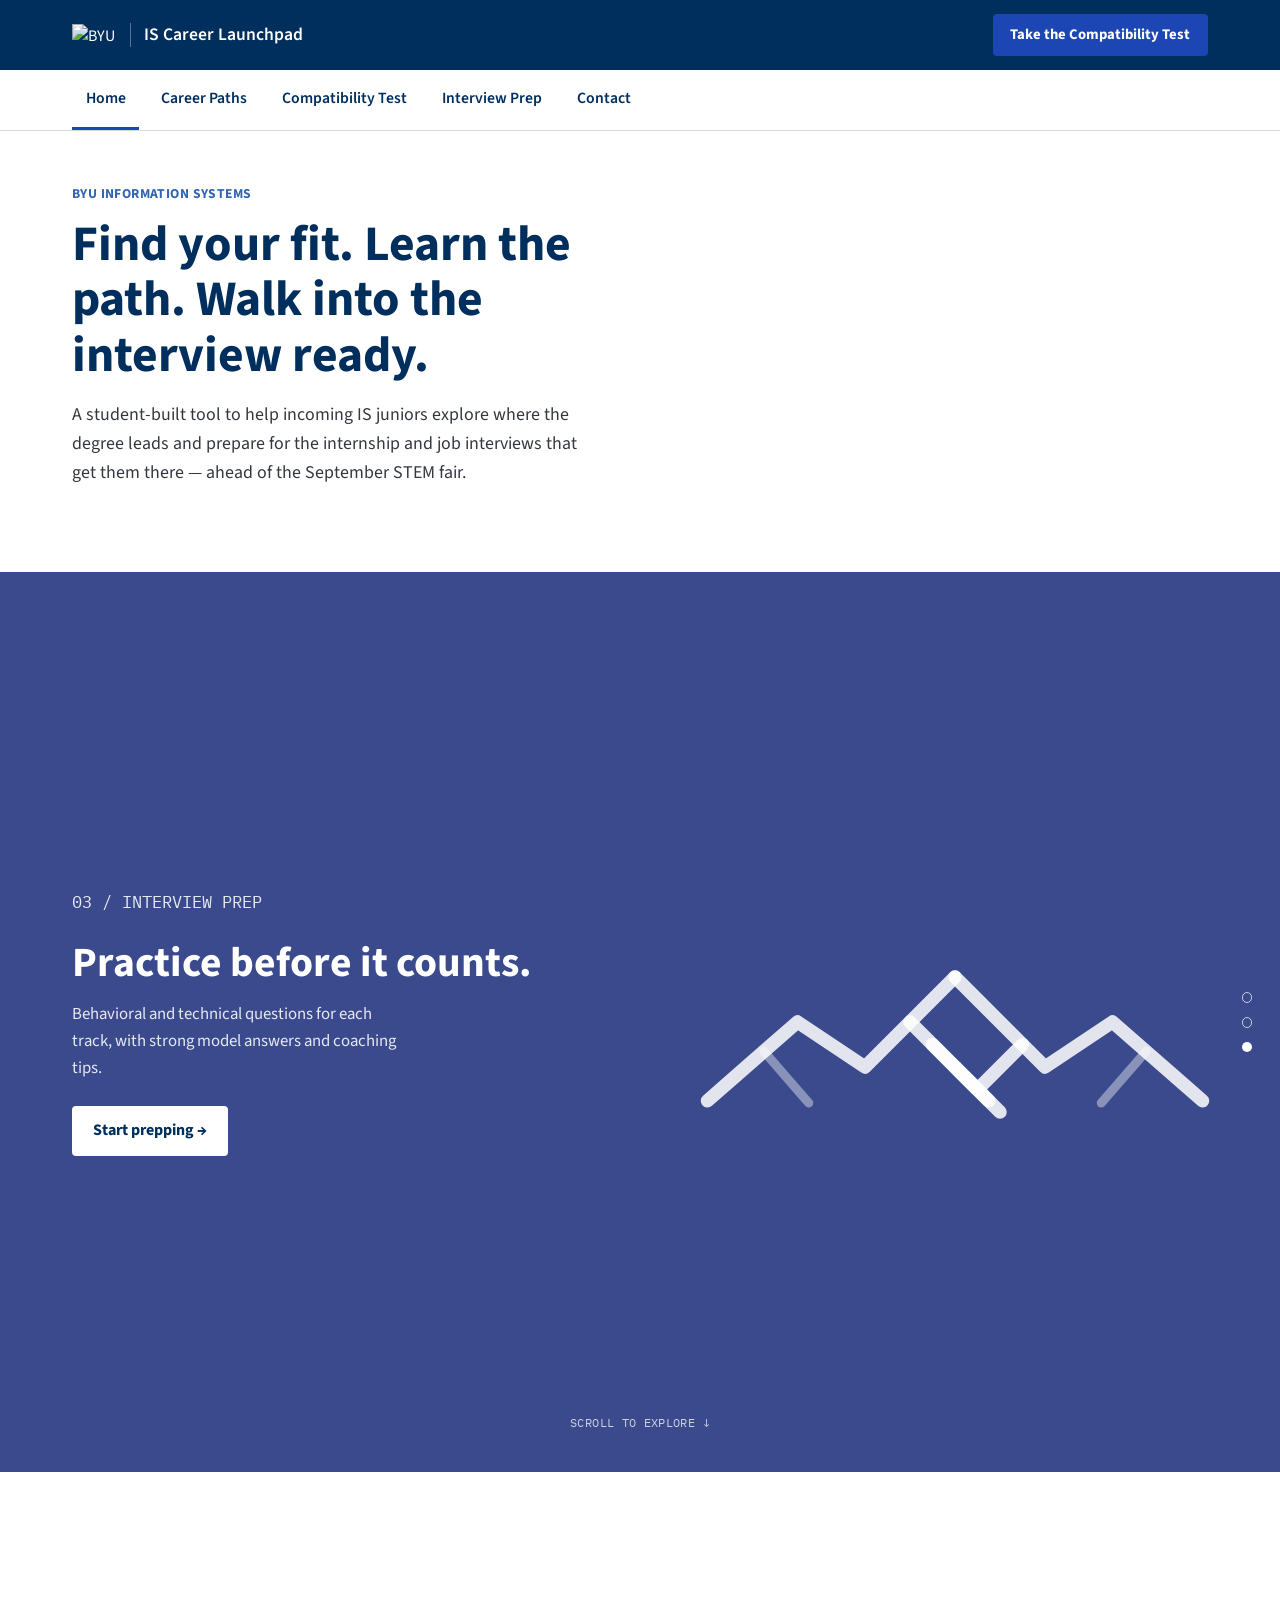
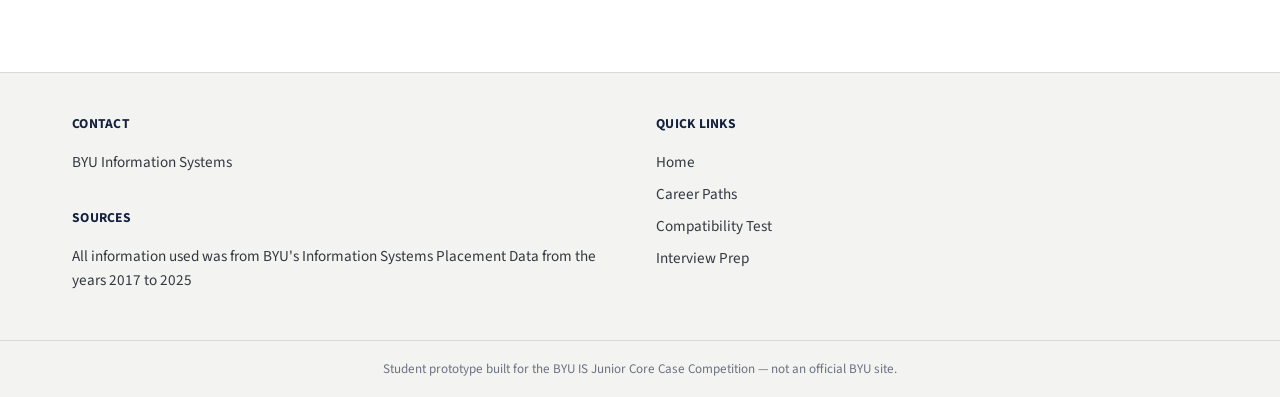
==== commit a2cac94b: "Update index.html" ====
--- a/index.html
+++ b/index.html
@@ -36,6 +36,7 @@
     <p class="eyebrow">BYU INFORMATION SYSTEMS</p>
     <h1>Find your fit. Learn the path. Walk into the interview ready.</h1>
     <p class="lede">A student-built tool to help incoming IS juniors explore where the degree leads and prepare for the internship and job interviews that get them there — ahead of the September STEM fair.</p>
+    <br>
     <br>
   </div>
 
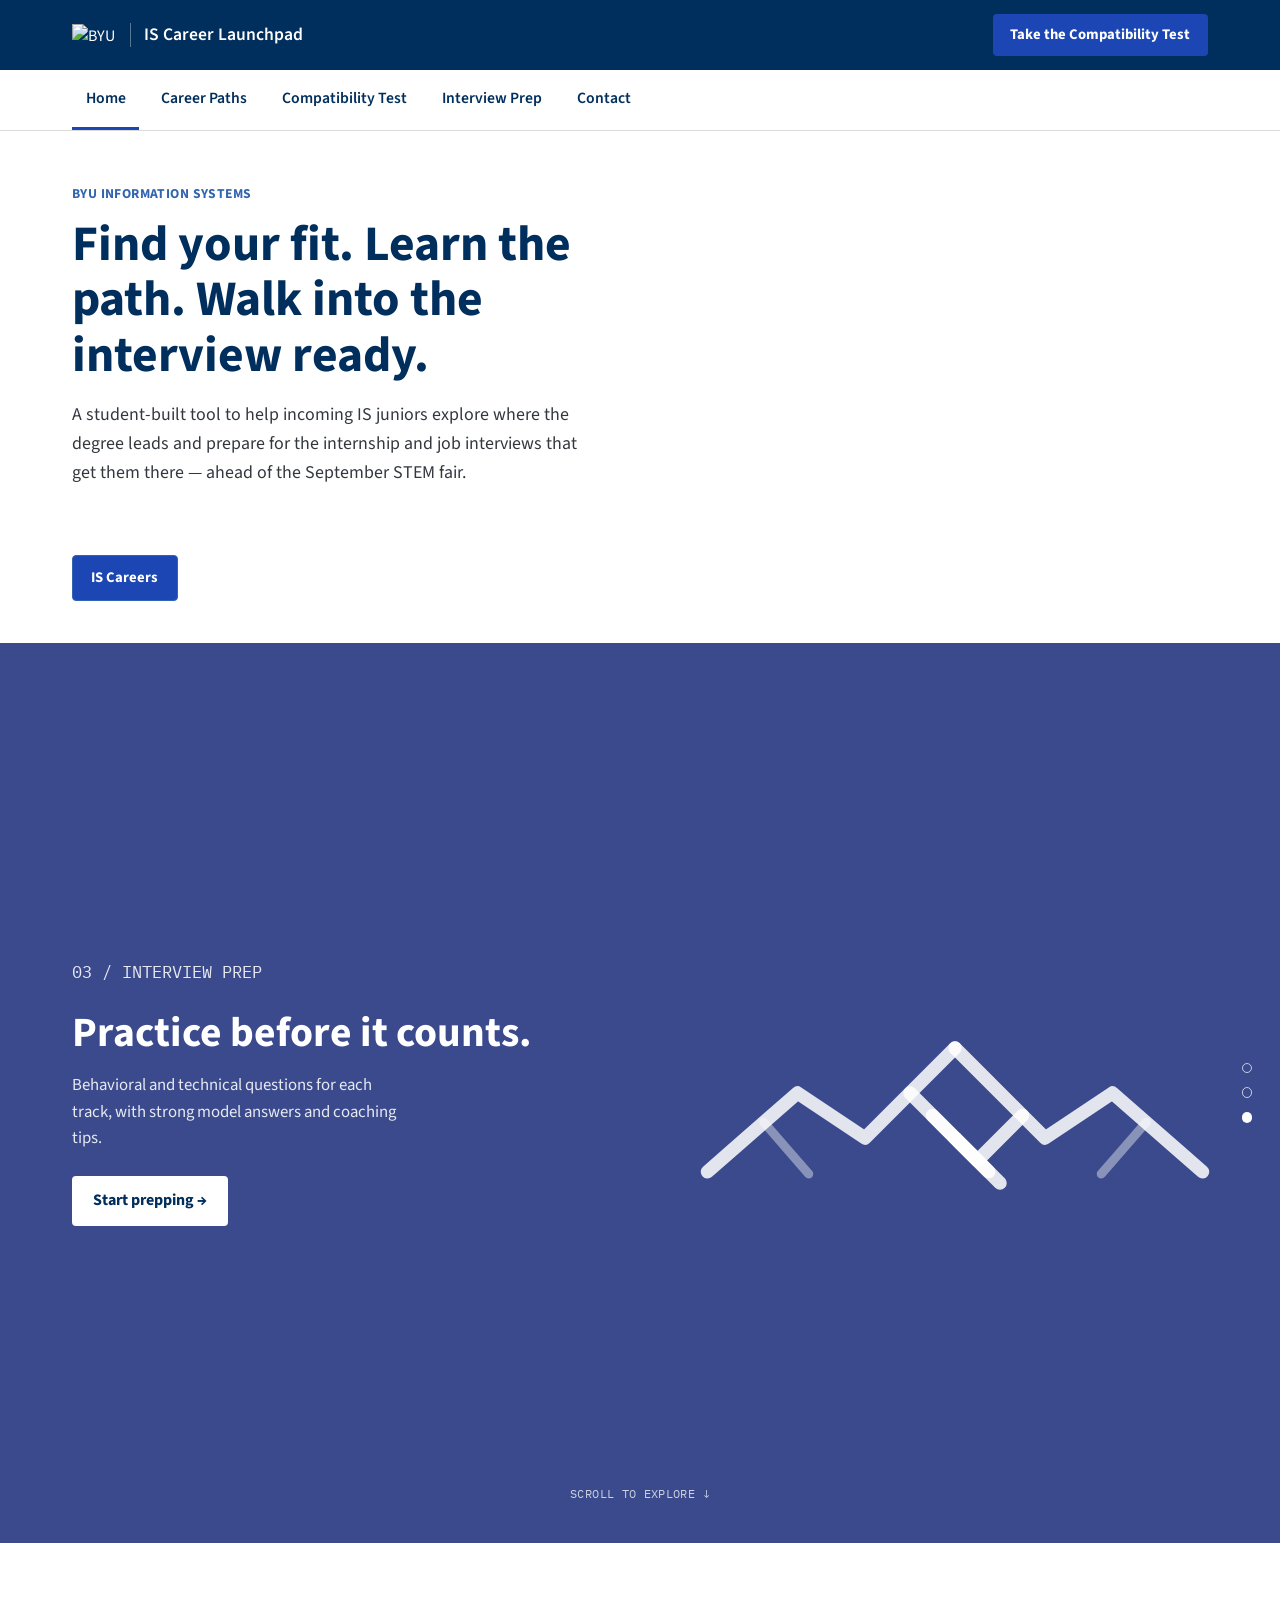
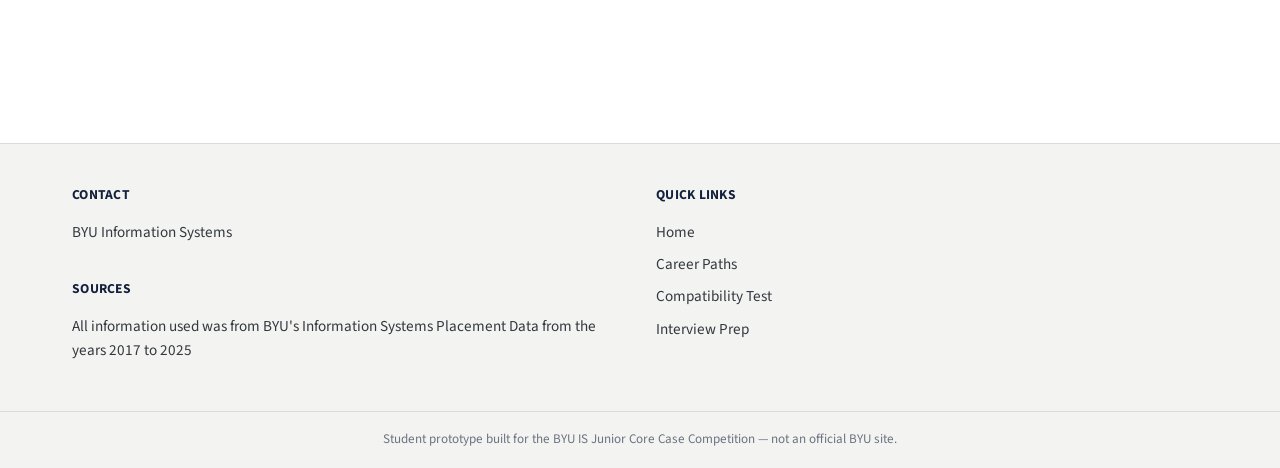
==== commit dfc9d2b2: "Add action button for IS Careers link" ====
--- a/index.html
+++ b/index.html
@@ -37,6 +37,9 @@
     <h1>Find your fit. Learn the path. Walk into the interview ready.</h1>
     <p class="lede">A student-built tool to help incoming IS juniors explore where the degree leads and prepare for the internship and job interviews that get them there — ahead of the September STEM fair.</p>
     <br>
+    <div class="detail-actions" style="margin-top: 1.5rem;">
+      <a class="btn royal" href="https://iscareers.byu.edu/">IS Careers</a>
+    </div>
     <br>
   </div>
 
@@ -234,4 +237,4 @@
   });
 </script>
 </body>
-</html>+</html>
--- a/styles.css
+++ b/styles.css
@@ -5,7 +5,6 @@
 
 apparently 
 */
-
 
 
 @import url('https://fonts.googleapis.com/css2?family=Source+Sans+3:wght@400;600;700;900&family=IBM+Plex+Mono:wght@500;600&display=swap');
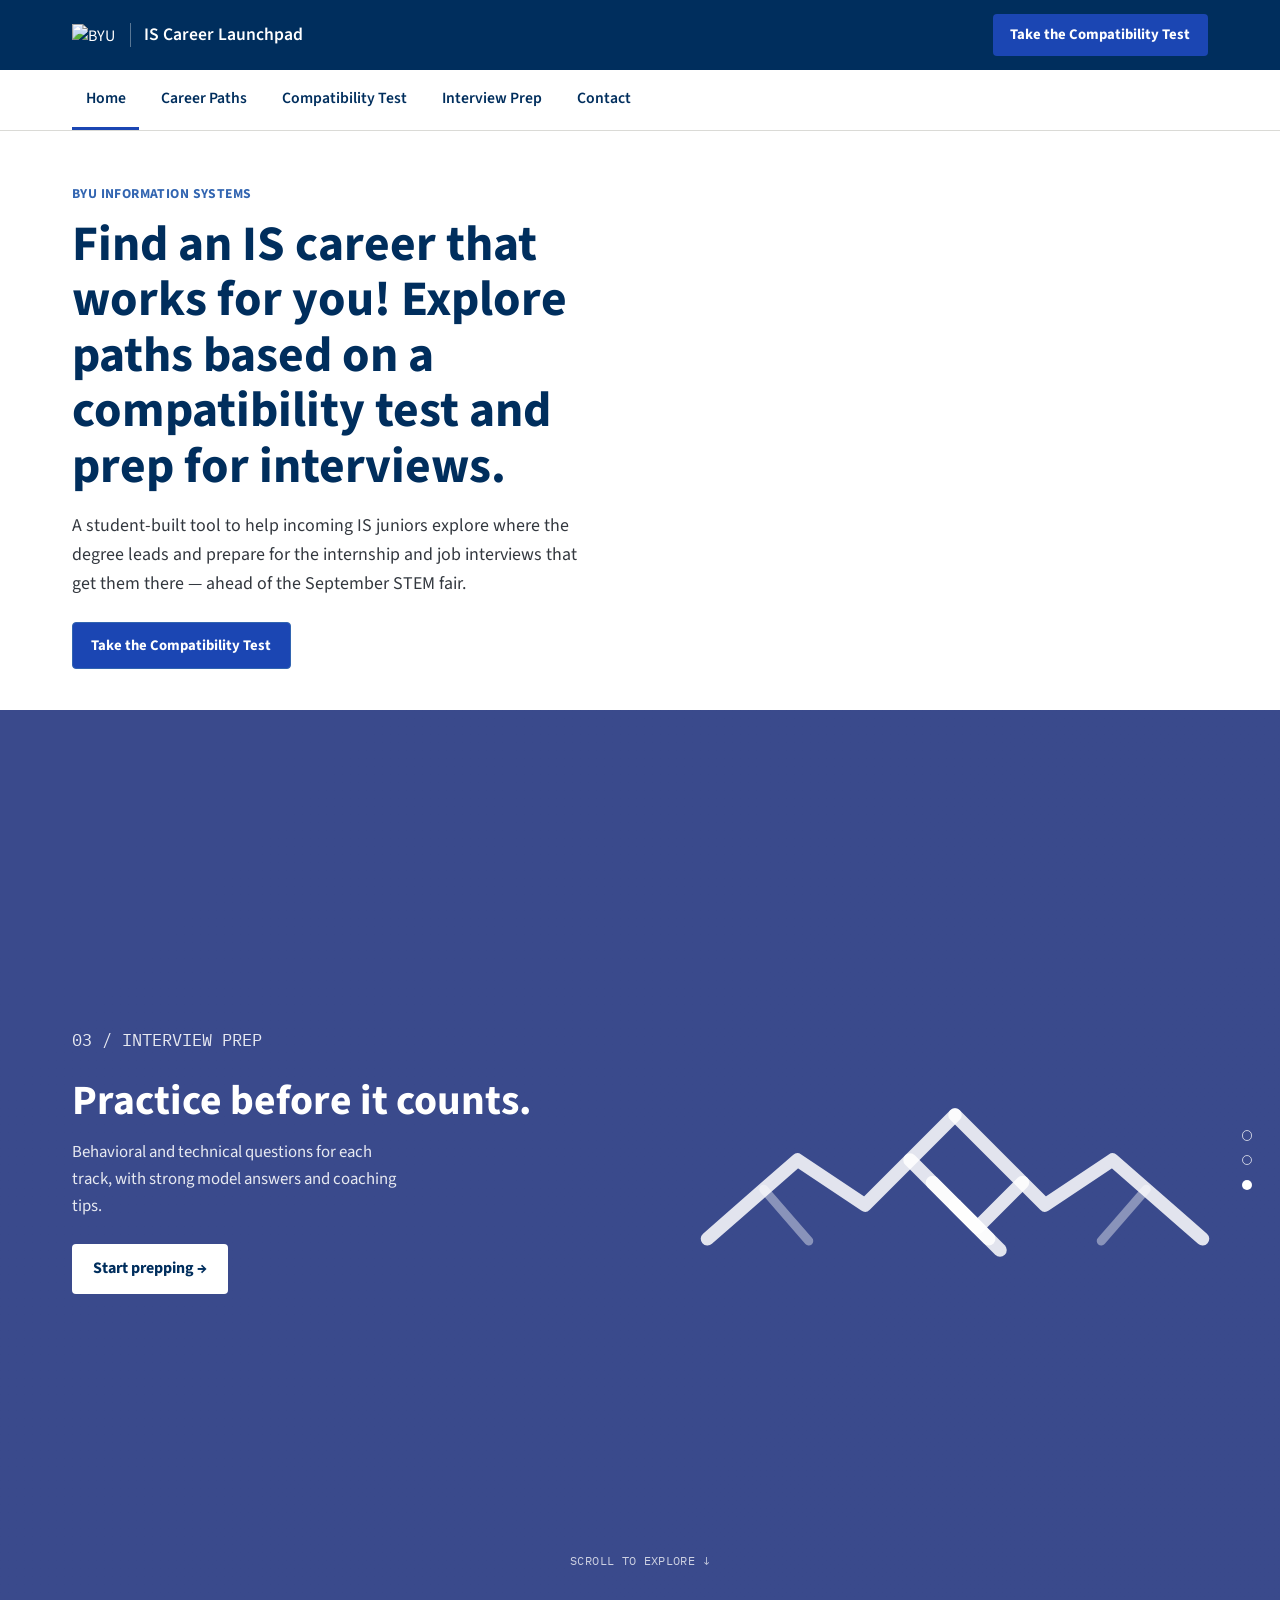
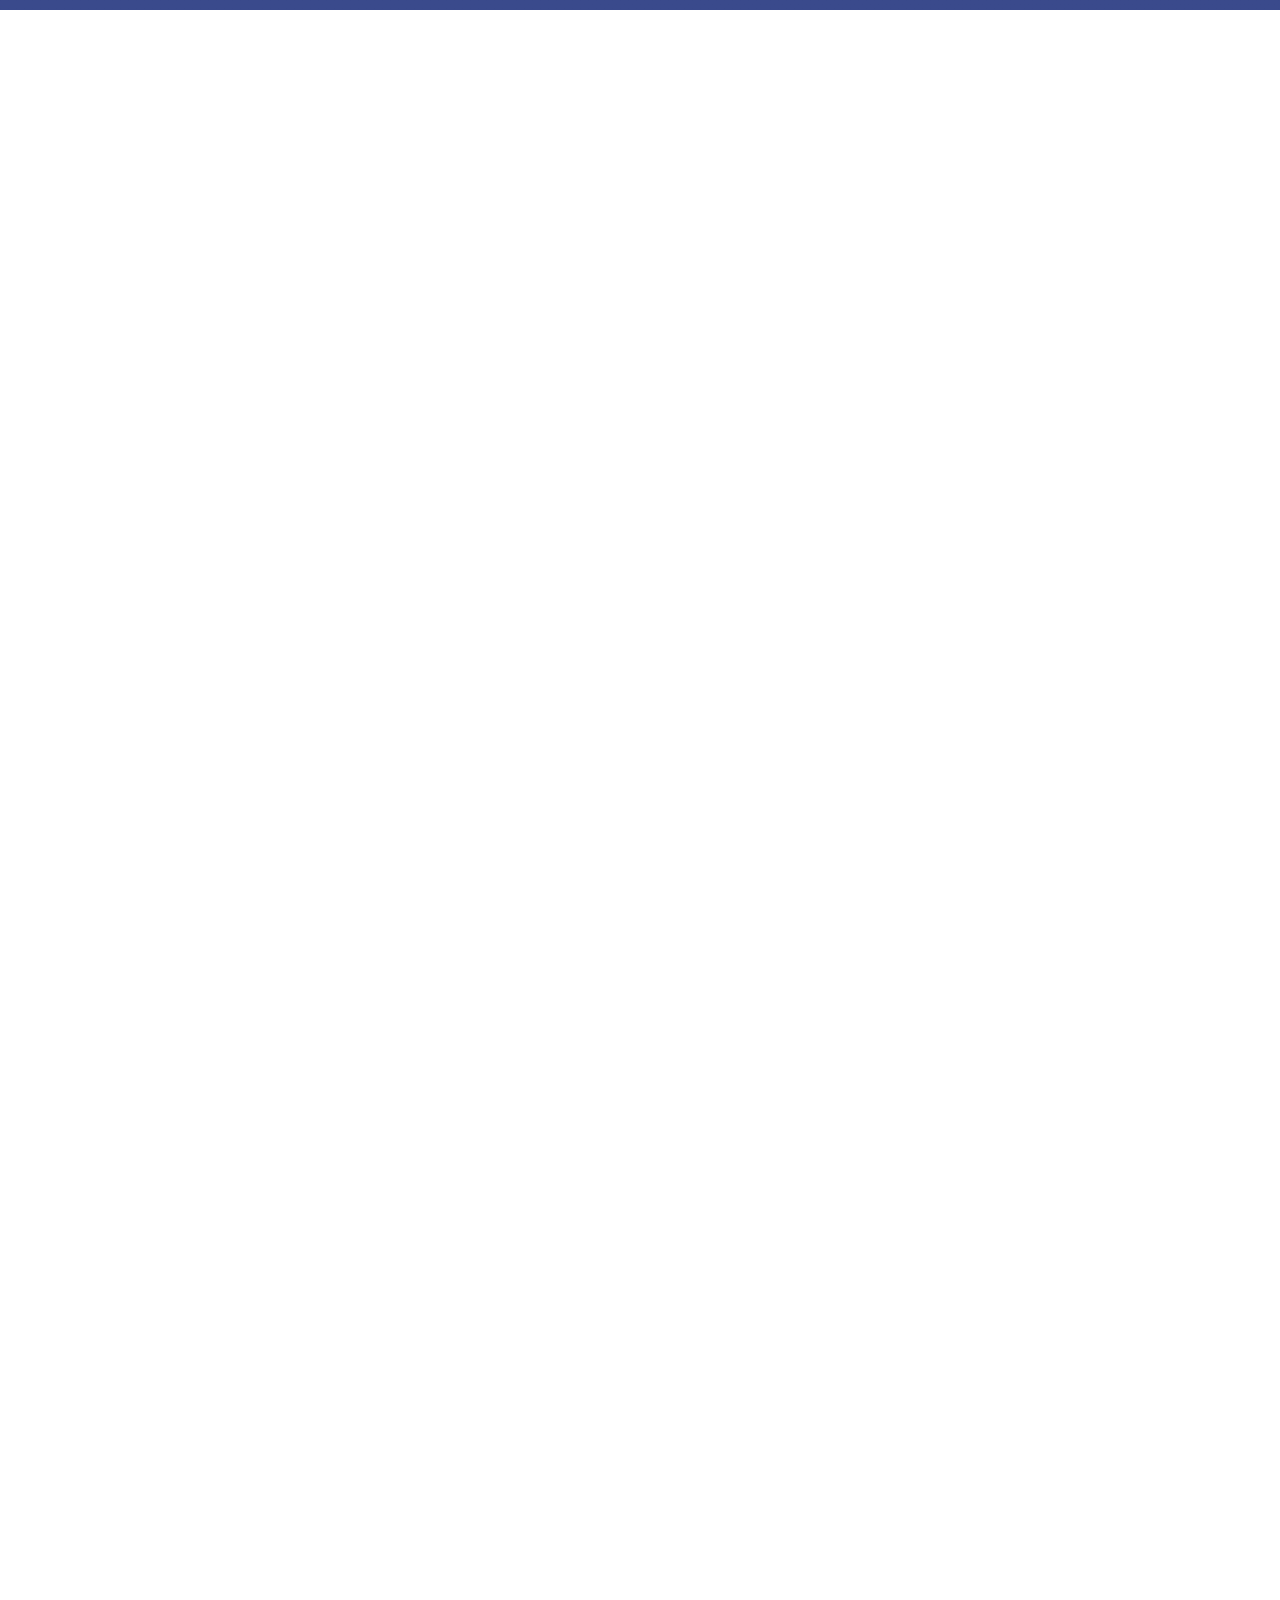
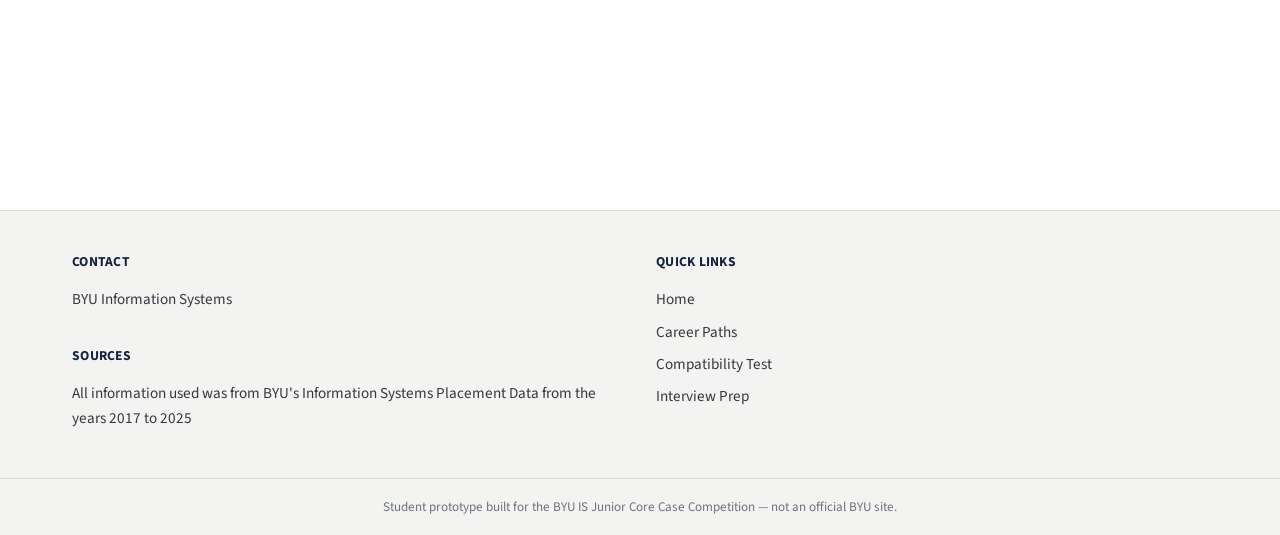
==== commit 363429df: "Add compatibility test button to home page." ====
--- a/index.html
+++ b/index.html
@@ -34,11 +34,11 @@
 <main id="main" class="full-bleed">
   <div class="home-intro">
     <p class="eyebrow">BYU INFORMATION SYSTEMS</p>
-    <h1>Find your fit. Learn the path. Walk into the interview ready.</h1>
+    <h1>Find an IS career that works for you! Explore paths based on a compatibility test and prep for interviews.</h1>
     <p class="lede">A student-built tool to help incoming IS juniors explore where the degree leads and prepare for the internship and job interviews that get them there — ahead of the September STEM fair.</p>
-    <br>
+  
     <div class="detail-actions" style="margin-top: 1.5rem;">
-      <a class="btn royal" href="https://iscareers.byu.edu/">IS Careers</a>
+      <a class="btn royal" href="compatibility.html"">Take the Compatibility Test</a>
     </div>
     <br>
   </div>
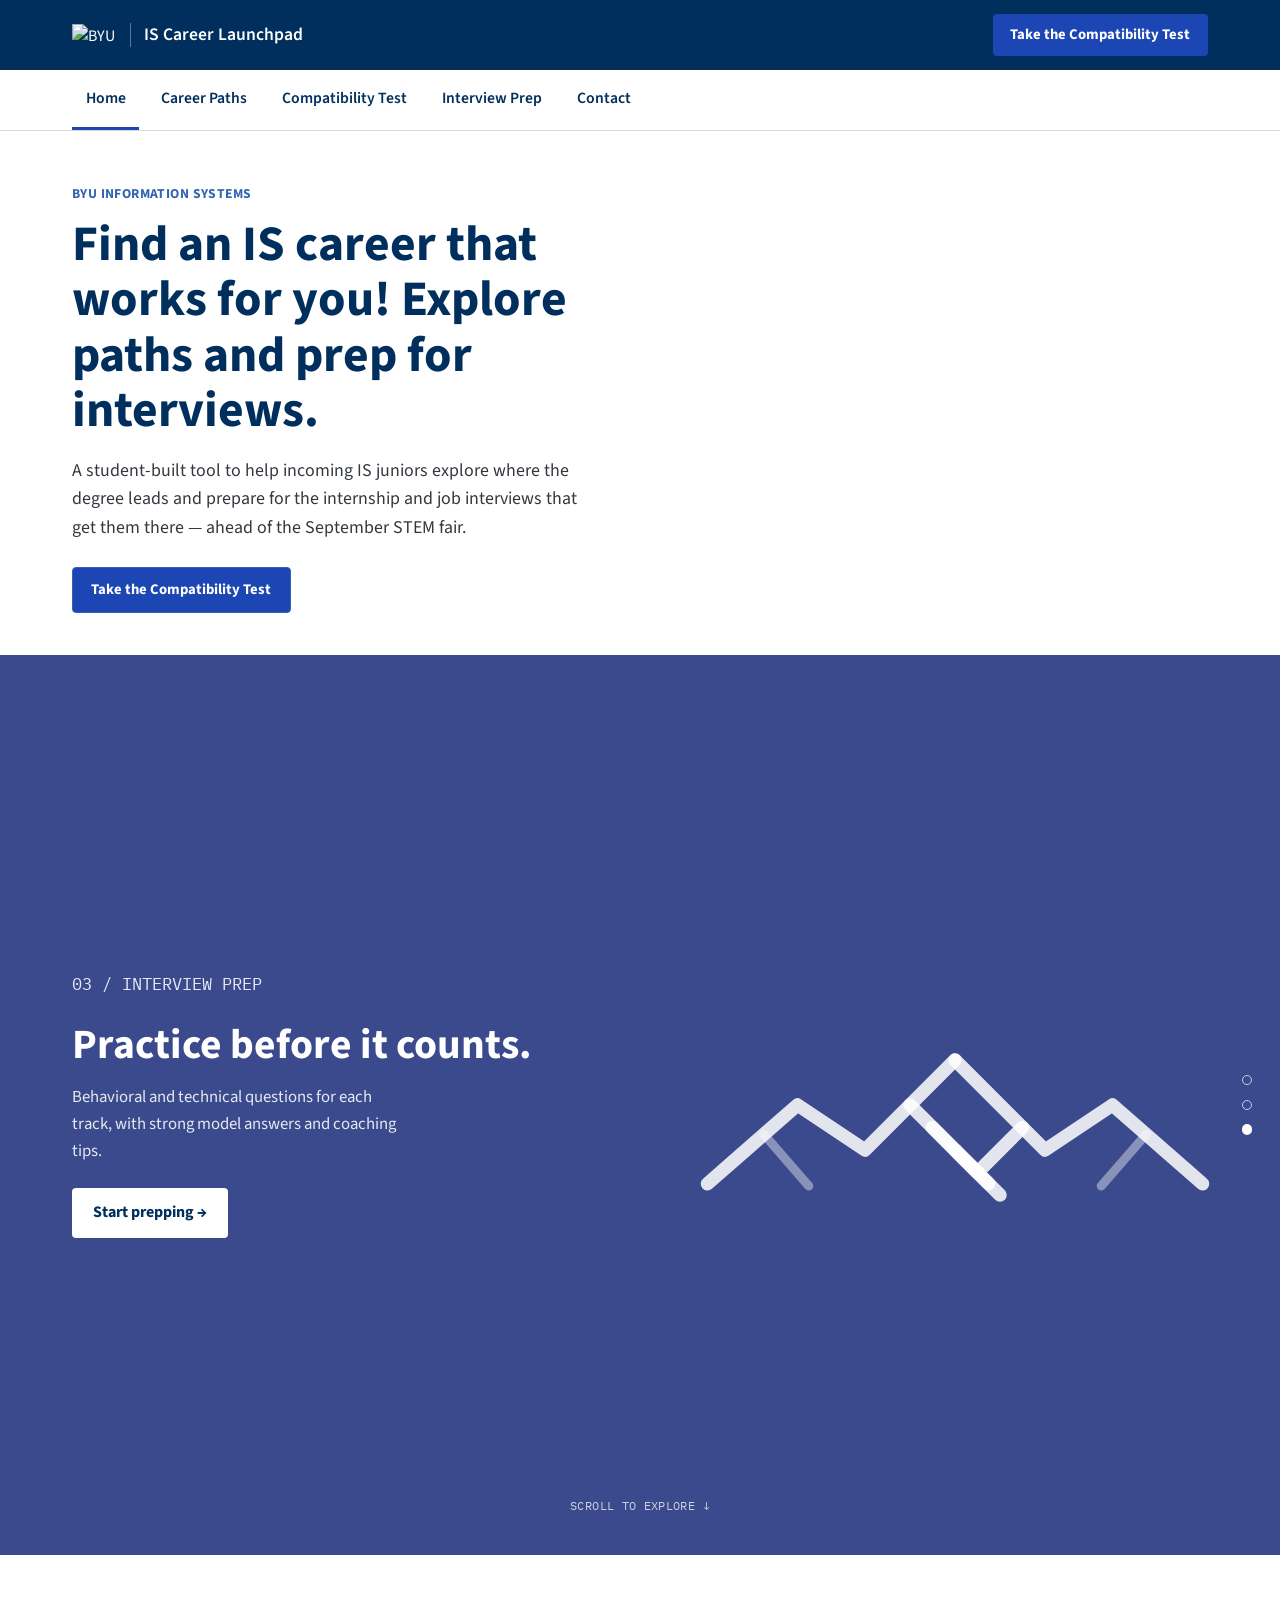
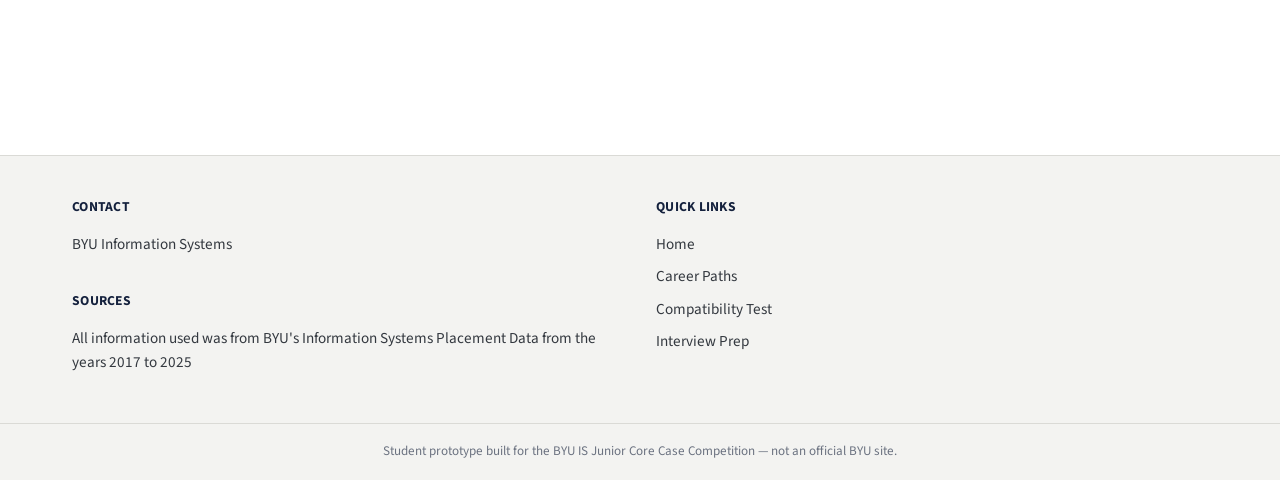
==== commit 30ee6224: "Shorten career exploration heading in index.html" ====
--- a/index.html
+++ b/index.html
@@ -34,7 +34,7 @@
 <main id="main" class="full-bleed">
   <div class="home-intro">
     <p class="eyebrow">BYU INFORMATION SYSTEMS</p>
-    <h1>Find an IS career that works for you! Explore paths based on a compatibility test and prep for interviews.</h1>
+    <h1>Find an IS career that works for you! Explore paths and prep for interviews.</h1>
     <p class="lede">A student-built tool to help incoming IS juniors explore where the degree leads and prepare for the internship and job interviews that get them there — ahead of the September STEM fair.</p>
   
     <div class="detail-actions" style="margin-top: 1.5rem;">
